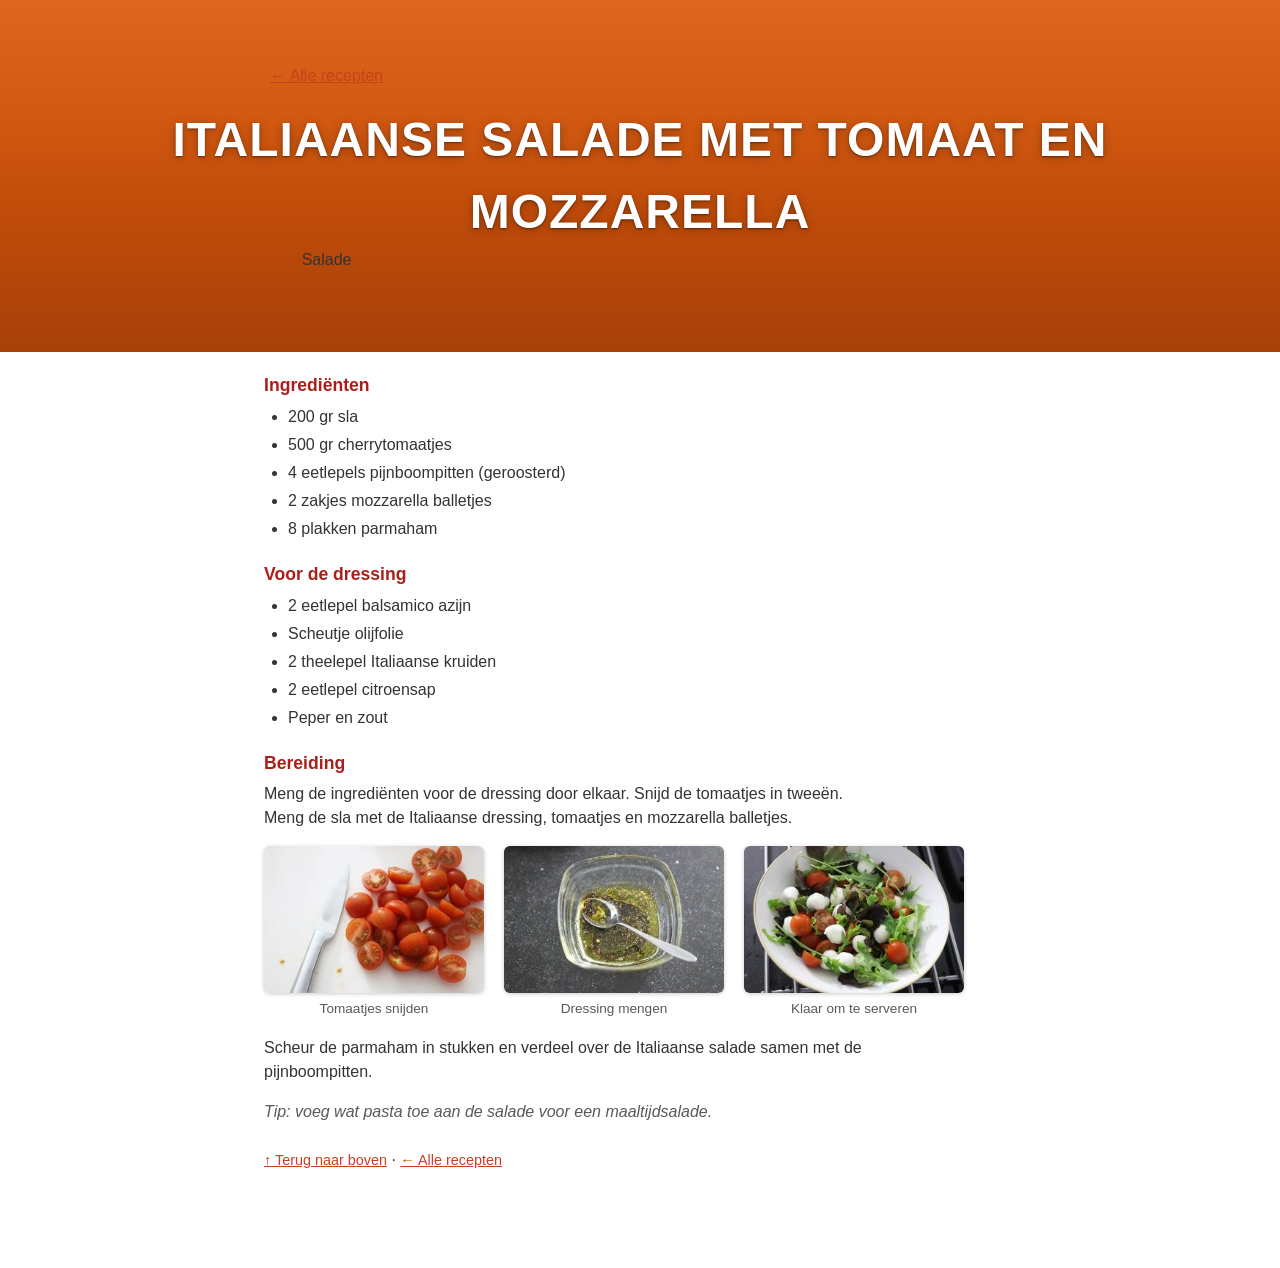
==== recipes/italiaanse-salade.html @ f6184287 "Oct 16, 2026, 9:47 AM" ====
<!DOCTYPE html>
<html lang="nl">
<head>
<meta charset="UTF-8">
<meta name="viewport" content="width=device-width, initial-scale=1.0">
<title>Italiaanse salade met tomaat en mozzarella · Recepten</title>
<meta name="description" content="Recept voor Italiaanse salade met sla, cherrytomaatjes, mozzarella en parmaham.">
<link rel="icon" href="data:image/svg+xml,<svg xmlns=%22http://www.w3.org/2000/svg%22 viewBox=%220 0 100 100%22><text y=%22.9em%22 font-size=%2290%22>%F0%9F%8D%BD%EF%B8%8F</text></svg>">
<link rel="stylesheet" href="../styles.css">
</head>
<body>

<a class="skip-link" href="#main-content">Direct naar recept</a>

<header class="hero hero-recipe" id="top">
  <p class="breadcrumb"><a href="../index.html">← Alle recepten</a></p>
  <h1>Italiaanse salade met tomaat en mozzarella</h1>
  <p class="category-badge">Salade</p>
</header>

<main id="main-content">

  <article id="italiaanse-salade">

    <h3 class="label-heading">Ingrediënten</h3>
    <ul>
      <li>200 gr sla</li>
      <li>500 gr cherrytomaatjes</li>
      <li>4 eetlepels pijnboompitten (geroosterd)</li>
      <li>2 zakjes mozzarella balletjes</li>
      <li>8 plakken parmaham</li>
    </ul>

    <h3 class="label-heading">Voor de dressing</h3>
    <ul>
      <li>2 eetlepel balsamico azijn</li>
      <li>Scheutje olijfolie</li>
      <li>2 theelepel Italiaanse kruiden</li>
      <li>2 eetlepel citroensap</li>
      <li>Peper en zout</li>
    </ul>

    <h3 class="label-heading">Bereiding</h3>
    <p>Meng de ingrediënten voor de dressing door elkaar. Snijd de tomaatjes in tweeën. Meng de sla met de Italiaanse dressing, tomaatjes en mozzarella balletjes.</p>

    <div class="gallery">
      <figure>
        <img src="../files/image002.jpg" width="300" height="200" loading="lazy" alt="Cherrytomaatjes in partjes gesneden">
        <figcaption>Tomaatjes snijden</figcaption>
      </figure>
      <figure>
        <img src="../files/image004.jpg" width="300" height="200" loading="lazy" alt="Dressing van balsamico azijn en olijfolie">
        <figcaption>Dressing mengen</figcaption>
      </figure>
      <figure>
        <img src="../files/image006.jpg" width="300" height="200" loading="lazy" alt="Afgewerkte Italiaanse salade met mozzarella in een kom">
        <figcaption>Klaar om te serveren</figcaption>
      </figure>
    </div>

    <p>Scheur de parmaham in stukken en verdeel over de Italiaanse salade samen met de pijnboompitten.</p>

    <p class="tip">Tip: voeg wat pasta toe aan de salade voor een maaltijdsalade.</p>

    <p class="back-to-top"><a href="#top">↑ Terug naar boven</a> · <a href="../index.html">← Alle recepten</a></p>
  </article>

</main>

</body>
</html>
---- styles.css ----
/* Recepten - stylesheet
   Colors adapted from the original Word export with WCAG AA contrast
   fixes applied: link/visited-link colors darkened, hero gradient
   darkened so white title text stays readable at every point. */

:root {
  --font-main: "Century Gothic", Questrial, -apple-system, BlinkMacSystemFont,
    "Segoe UI", Roboto, "Helvetica Neue", Arial, sans-serif;
  --color-heading: #AB1E19;
  --color-text: #333333;
  --color-link: #C8401D;
  --color-link-visited: #A6460E;
  --color-muted: #595959;
  --max-width: 800px;
  --text-width: 68ch;
}

* {
  box-sizing: border-box;
}

html {
  scroll-behavior: smooth;
}

@media (prefers-reduced-motion: reduce) {
  html {
    scroll-behavior: auto;
  }
}

body {
  margin: 0;
  font-family: var(--font-main);
  font-size: 16px;
  line-height: 1.5;
  color: var(--color-text);
  background: #ffffff;
}

/* Skip link: hidden until focused, helps keyboard/screen-reader users */
.skip-link {
  position: absolute;
  left: -999px;
  top: 0;
  background: #ffffff;
  color: var(--color-heading);
  padding: 0.75rem 1rem;
  z-index: 10;
  border-radius: 0 0 6px 0;
}

.skip-link:focus {
  left: 0;
}

/* Hero banner (recreated with CSS instead of a baked-in cover image) */
.hero {
  background: linear-gradient(180deg, #dd6620 0%, #d35a12 30%, #c04c0a 60%, #a8400a 100%);
  padding: 4rem 1.5rem;
  text-align: center;
  scroll-margin-top: 1rem;
}

.hero h1 {
  margin: 0;
  color: #ffffff;
  font-size: 3rem;
  letter-spacing: 1px;
  text-transform: uppercase;
  text-shadow: 0 1px 2px rgba(0, 0, 0, 0.45), 0 2px 10px rgba(0, 0, 0, 0.25);
}

/* Table of contents */
.toc {
  max-width: var(--max-width);
  margin: 2rem auto;
  padding: 1.25rem 1.5rem;
  border: 1px solid #f0d9c9;
  border-radius: 8px;
  background: #fff8f3;
}

.toc h2 {
  color: var(--color-heading);
  font-size: 1.5rem;
  margin-top: 0;
  margin-bottom: 0.5rem;
}

.toc ul {
  list-style: none;
  margin: 0;
  padding-left: 0;
}

.toc li ul {
  padding-left: 1.25rem;
}

.toc li {
  margin-bottom: 0.25rem;
}

main {
  max-width: var(--max-width);
  margin: 0 auto;
  padding: 0 1.5rem 3rem;
}

article {
  margin-bottom: 3rem;
  padding-top: 2rem;
  border-top: 1px solid #eee2d8;
}

article:first-of-type {
  border-top: none;
  padding-top: 0;
}

h1, h2, h3, h4 {
  scroll-margin-top: 1rem;
}

.recipe-title {
  color: var(--color-heading);
  font-size: 2rem;
  margin-top: 0;
  margin-bottom: 0.5rem;
  font-weight: normal;
}

.recipe-part {
  color: var(--color-heading);
  font-size: 1.5rem;
  margin-top: 1.5rem;
  margin-bottom: 0.5rem;
  font-weight: normal;
}

.label-heading {
  color: var(--color-heading);
  font-size: 1.1rem;
  margin-top: 1.25rem;
  margin-bottom: 0.4rem;
  font-weight: bold;
}

ul, ol {
  margin: 0 0 1rem;
  padding-left: 1.5rem;
  max-width: var(--text-width);
}

li {
  margin-bottom: 0.25rem;
}

p {
  margin: 0 0 1rem;
  max-width: var(--text-width);
}

a {
  color: var(--color-link);
  text-decoration: underline;
}

a:visited {
  color: var(--color-link-visited);
}

.back-to-top {
  margin-top: 1.5rem;
  max-width: none;
}

.back-to-top a {
  font-size: 0.9rem;
}

.gallery {
  display: flex;
  flex-wrap: wrap;
  gap: 1.25rem;
  margin: 1rem 0;
  max-width: none;
}

.gallery figure {
  margin: 0;
  width: 220px;
  max-width: 100%;
}

.gallery img {
  display: block;
  max-width: 100%;
  height: auto;
  width: 100%;
  border-radius: 6px;
  box-shadow: 0 1px 4px rgba(0, 0, 0, 0.2);
}

.gallery figcaption {
  margin-top: 0.4rem;
  font-size: 0.85rem;
  color: var(--color-muted);
  text-align: center;
}

.tip {
  font-style: italic;
  color: var(--color-muted);
}

@media (max-width: 600px) {
  .hero {
    padding: 2.5rem 1rem;
  }

  .hero h1 {
    font-size: 2rem;
  }

  .gallery figure {
    width: 100%;
  }
}

/* Print: strip chrome/colors, keep ingredients and steps ink-friendly */
@media print {
  .skip-link,
  .hero,
  .toc,
  .back-to-top {
    display: none;
  }

  body {
    color: #000;
  }

  .recipe-title,
  .recipe-part,
  .label-heading {
    color: #000;
  }

  a {
    color: #000;
    text-decoration: none;
  }

  article {
    border-top: none;
    page-break-inside: avoid;
  }

  .gallery img {
    box-shadow: none;
  }
}
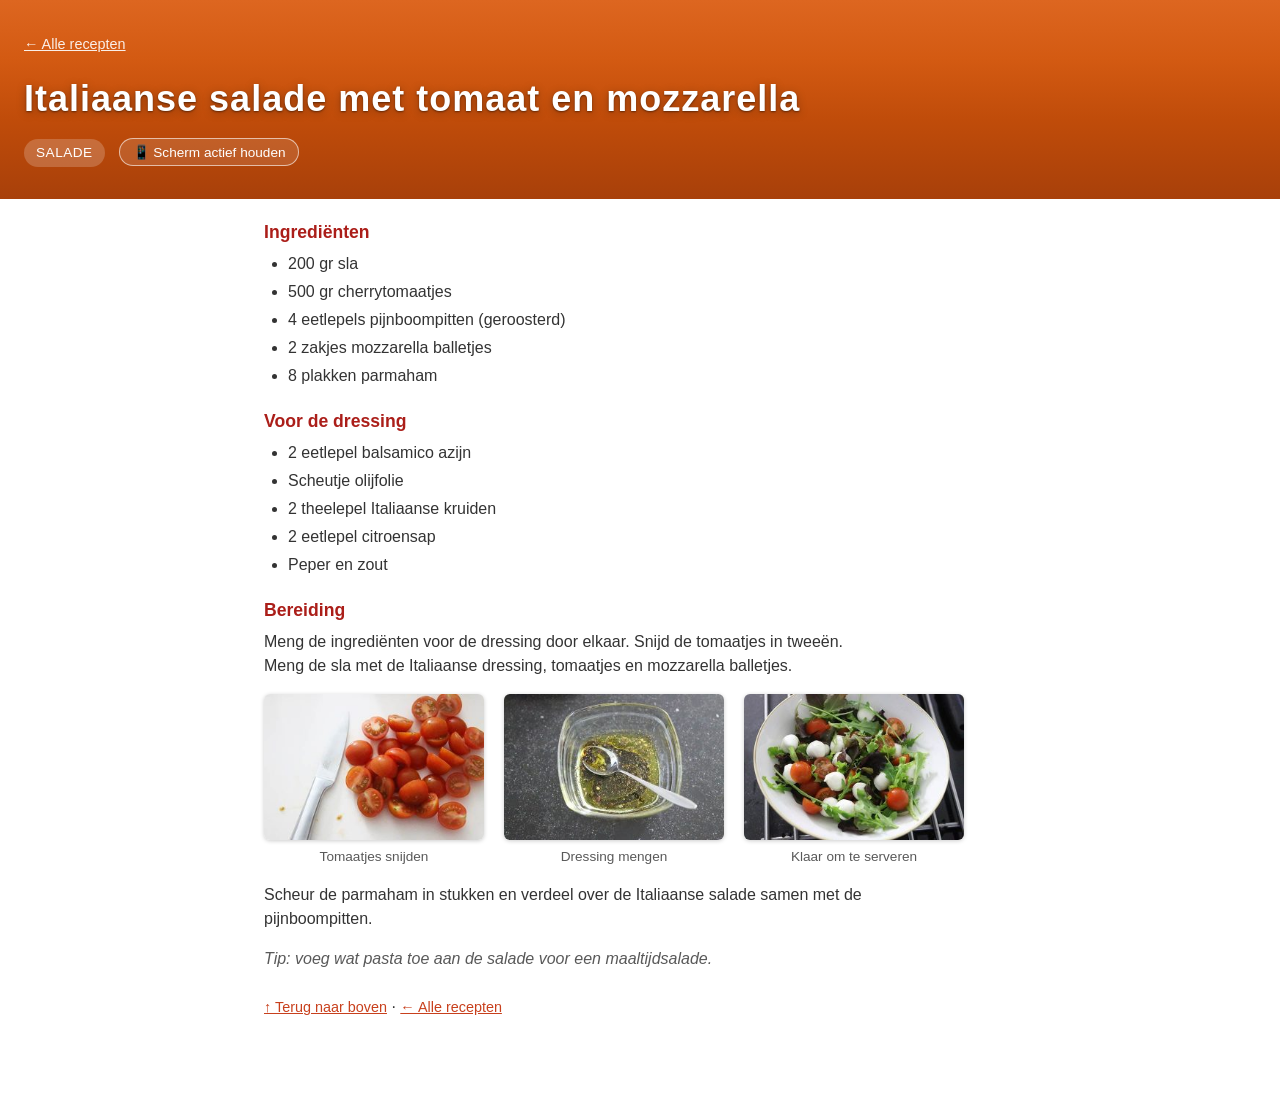
==== commit e86a3917: "Oct 16, 2026, 10:33 AM" ====
--- a/recipes/italiaanse-salade.html
+++ b/recipes/italiaanse-salade.html
@@ -16,6 +16,7 @@
   <p class="breadcrumb"><a href="../index.html">← Alle recepten</a></p>
   <h1>Italiaanse salade met tomaat en mozzarella</h1>
   <p class="category-badge">Salade</p>
+  <button type="button" class="wake-lock-toggle" data-wake-lock-toggle data-label-on="📱 Scherm blijft actief" aria-pressed="false" hidden>📱 Scherm actief houden</button>
 </header>
 
 <main id="main-content">
@@ -67,5 +68,6 @@
 
 </main>
 
+<script src="../wake-lock.js" defer></script>
 </body>
 </html>
--- a/styles.css
+++ b/styles.css
@@ -108,13 +108,15 @@
   padding: 0 1.5rem 3rem;
 }
 
-article {
+article,
+.category {
   margin-bottom: 3rem;
   padding-top: 2rem;
   border-top: 1px solid #eee2d8;
 }
 
-article:first-of-type {
+article:first-of-type,
+.category:first-of-type {
   border-top: none;
   padding-top: 0;
 }
@@ -145,6 +147,126 @@
   margin-top: 1.25rem;
   margin-bottom: 0.4rem;
   font-weight: bold;
+}
+
+/* Category sections on the home page */
+.category-title {
+  color: var(--color-heading);
+  font-size: 1.75rem;
+  margin-top: 0;
+  margin-bottom: 1rem;
+  font-weight: normal;
+}
+
+.recipe-grid {
+  display: grid;
+  grid-template-columns: repeat(auto-fill, minmax(220px, 1fr));
+  gap: 1.25rem;
+  list-style: none;
+  margin: 0;
+  padding: 0;
+  max-width: none;
+}
+
+.recipe-card {
+  margin: 0;
+}
+
+.recipe-card a {
+  display: flex;
+  flex-direction: column;
+  gap: 0.35rem;
+  height: 100%;
+  padding: 1.25rem;
+  border: 1px solid #f0d9c9;
+  border-radius: 8px;
+  background: #fff8f3;
+  text-decoration: none;
+  transition: box-shadow 0.15s ease, border-color 0.15s ease;
+}
+
+.recipe-card a:hover,
+.recipe-card a:focus {
+  border-color: var(--color-heading);
+  box-shadow: 0 2px 8px rgba(0, 0, 0, 0.1);
+}
+
+.recipe-card-title {
+  color: var(--color-heading);
+  font-size: 1.15rem;
+}
+
+.recipe-card-meta {
+  color: var(--color-muted);
+  font-size: 0.9rem;
+  text-decoration: none;
+}
+
+/* Recipe page header: breadcrumb back-link and meal-type badge */
+.hero-recipe {
+  text-align: left;
+  padding: 2rem 1.5rem;
+}
+
+.hero-recipe .breadcrumb {
+  margin: 0 0 1rem;
+  max-width: none;
+}
+
+.hero-recipe .breadcrumb a {
+  color: #ffffff;
+  font-size: 0.9rem;
+  opacity: 0.9;
+}
+
+.hero-recipe h1 {
+  text-transform: none;
+  font-size: 2.25rem;
+  text-align: left;
+}
+
+.category-badge {
+  display: inline-block;
+  margin: 0.75rem 0 0;
+  padding: 0.25rem 0.75rem;
+  border-radius: 999px;
+  background: rgba(255, 255, 255, 0.2);
+  color: #ffffff;
+  font-size: 0.85rem;
+  letter-spacing: 0.5px;
+  text-transform: uppercase;
+}
+
+/* Keep-awake toggle: hidden by default, revealed by wake-lock.js only
+   when the Screen Wake Lock API is actually supported. */
+.wake-lock-toggle {
+  display: inline-flex;
+  align-items: center;
+  margin: 0.75rem 0 0 0.6rem;
+  padding: 0.3rem 0.8rem;
+  border: 1px solid rgba(255, 255, 255, 0.6);
+  border-radius: 999px;
+  background: rgba(255, 255, 255, 0.12);
+  color: #ffffff;
+  font-family: inherit;
+  font-size: 0.85rem;
+  cursor: pointer;
+  transition: background 0.15s ease, color 0.15s ease;
+}
+
+.wake-lock-toggle:hover,
+.wake-lock-toggle:focus-visible {
+  background: rgba(255, 255, 255, 0.25);
+}
+
+.wake-lock-toggle[aria-pressed="true"] {
+  background: #ffffff;
+  color: var(--color-heading);
+  font-weight: bold;
+}
+
+.wake-lock-toggle[hidden] {
+  display: none;
 }
 
 ul, ol {
@@ -244,6 +366,7 @@
 
   .recipe-title,
   .recipe-part,
+  .category-title,
   .label-heading {
     color: #000;
   }
@@ -253,7 +376,8 @@
     text-decoration: none;
   }
 
-  article {
+  article,
+  .category {
     border-top: none;
     page-break-inside: avoid;
   }
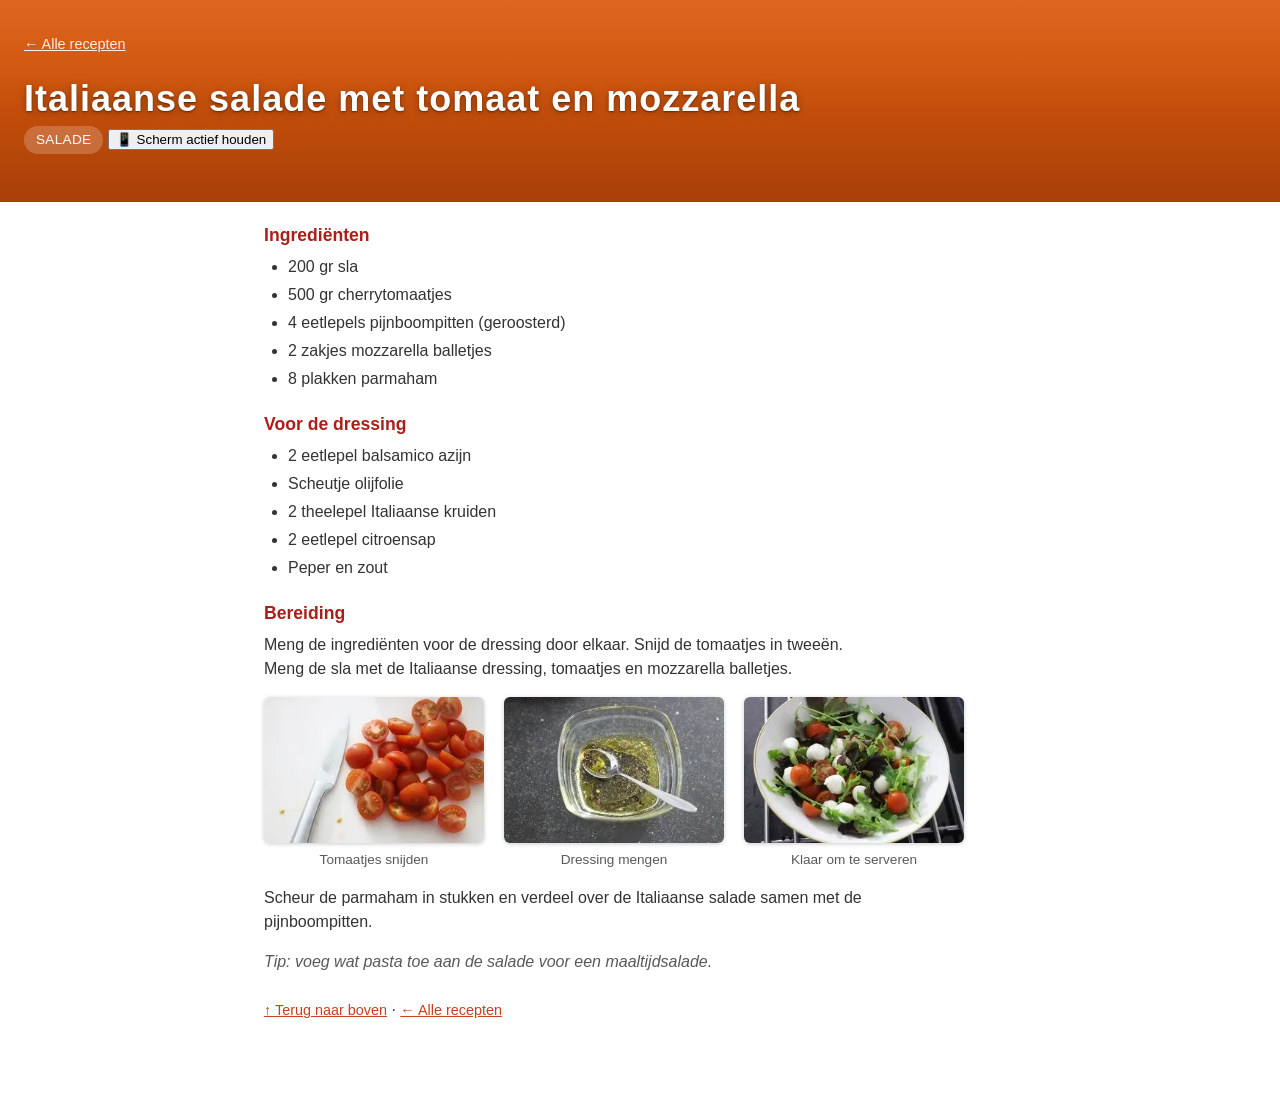
==== commit 16298065: "Oct 16, 2026, 10:45 AM" ====
--- a/recipes/italiaanse-salade.html
+++ b/recipes/italiaanse-salade.html
@@ -46,15 +46,24 @@
 
     <div class="gallery">
       <figure>
-        <img src="../files/image002.jpg" width="300" height="200" loading="lazy" alt="Cherrytomaatjes in partjes gesneden">
+        <picture>
+          <source srcset="../files/image002.webp" type="image/webp">
+          <img src="../files/image002.jpg" width="300" height="200" loading="lazy" alt="Cherrytomaatjes in partjes gesneden">
+        </picture>
         <figcaption>Tomaatjes snijden</figcaption>
       </figure>
       <figure>
-        <img src="../files/image004.jpg" width="300" height="200" loading="lazy" alt="Dressing van balsamico azijn en olijfolie">
+        <picture>
+          <source srcset="../files/image004.webp" type="image/webp">
+          <img src="../files/image004.jpg" width="300" height="200" loading="lazy" alt="Dressing van balsamico azijn en olijfolie">
+        </picture>
         <figcaption>Dressing mengen</figcaption>
       </figure>
       <figure>
-        <img src="../files/image006.jpg" width="300" height="200" loading="lazy" alt="Afgewerkte Italiaanse salade met mozzarella in een kom">
+        <picture>
+          <source srcset="../files/image006.webp" type="image/webp">
+          <img src="../files/image006.jpg" width="300" height="200" loading="lazy" alt="Afgewerkte Italiaanse salade met mozzarella in een kom">
+        </picture>
         <figcaption>Klaar om te serveren</figcaption>
       </figure>
     </div>
--- a/styles.css
+++ b/styles.css
@@ -225,24 +225,55 @@
   text-align: left;
 }
 
-.category-badge {
+.hero-badges {
+  display: flex;
+  flex-wrap: wrap;
+  align-items: center;
+  gap: 0.5rem;
+  margin-top: 0.75rem;
+}
+
+.category-badge,
+.tag-badge {
   display: inline-block;
-  margin: 0.75rem 0 0;
   padding: 0.25rem 0.75rem;
   border-radius: 999px;
+  font-size: 0.85rem;
+  letter-spacing: 0.3px;
+}
+
+.category-badge {
   background: rgba(255, 255, 255, 0.2);
   color: #ffffff;
-  font-size: 0.85rem;
-  letter-spacing: 0.5px;
   text-transform: uppercase;
 }
 
-/* Keep-awake toggle: hidden by default, revealed by wake-lock.js only
-   when the Screen Wake Lock API is actually supported. */
-.wake-lock-toggle {
+.tag-badge {
+  background: transparent;
+  border: 1px solid rgba(255, 255, 255, 0.5);
+  color: #ffffff;
+}
+
+.recipe-meta {
+  margin: 0.6rem 0 0;
+  color: #ffffff;
+  opacity: 0.9;
+  font-size: 0.95rem;
+  max-width: none;
+}
+
+.hero-actions {
+  display: flex;
+  flex-wrap: wrap;
+  gap: 0.5rem;
+  margin-top: 0.9rem;
+}
+
+/* Shared pill-button look for the keep-awake and print actions */
+.hero-button {
   display: inline-flex;
   align-items: center;
-  margin: 0.75rem 0 0 0.6rem;
+  gap: 0.35rem;
   padding: 0.3rem 0.8rem;
   border: 1px solid rgba(255, 255, 255, 0.6);
   border-radius: 999px;
@@ -254,11 +285,13 @@
   transition: background 0.15s ease, color 0.15s ease;
 }
 
-.wake-lock-toggle:hover,
-.wake-lock-toggle:focus-visible {
+.hero-button:hover,
+.hero-button:focus-visible {
   background: rgba(255, 255, 255, 0.25);
 }
 
+/* Keep-awake toggle: hidden by default, revealed by wake-lock.js only
+   when the Screen Wake Lock API is actually supported. */
 .wake-lock-toggle[aria-pressed="true"] {
   background: #ffffff;
   color: var(--color-heading);
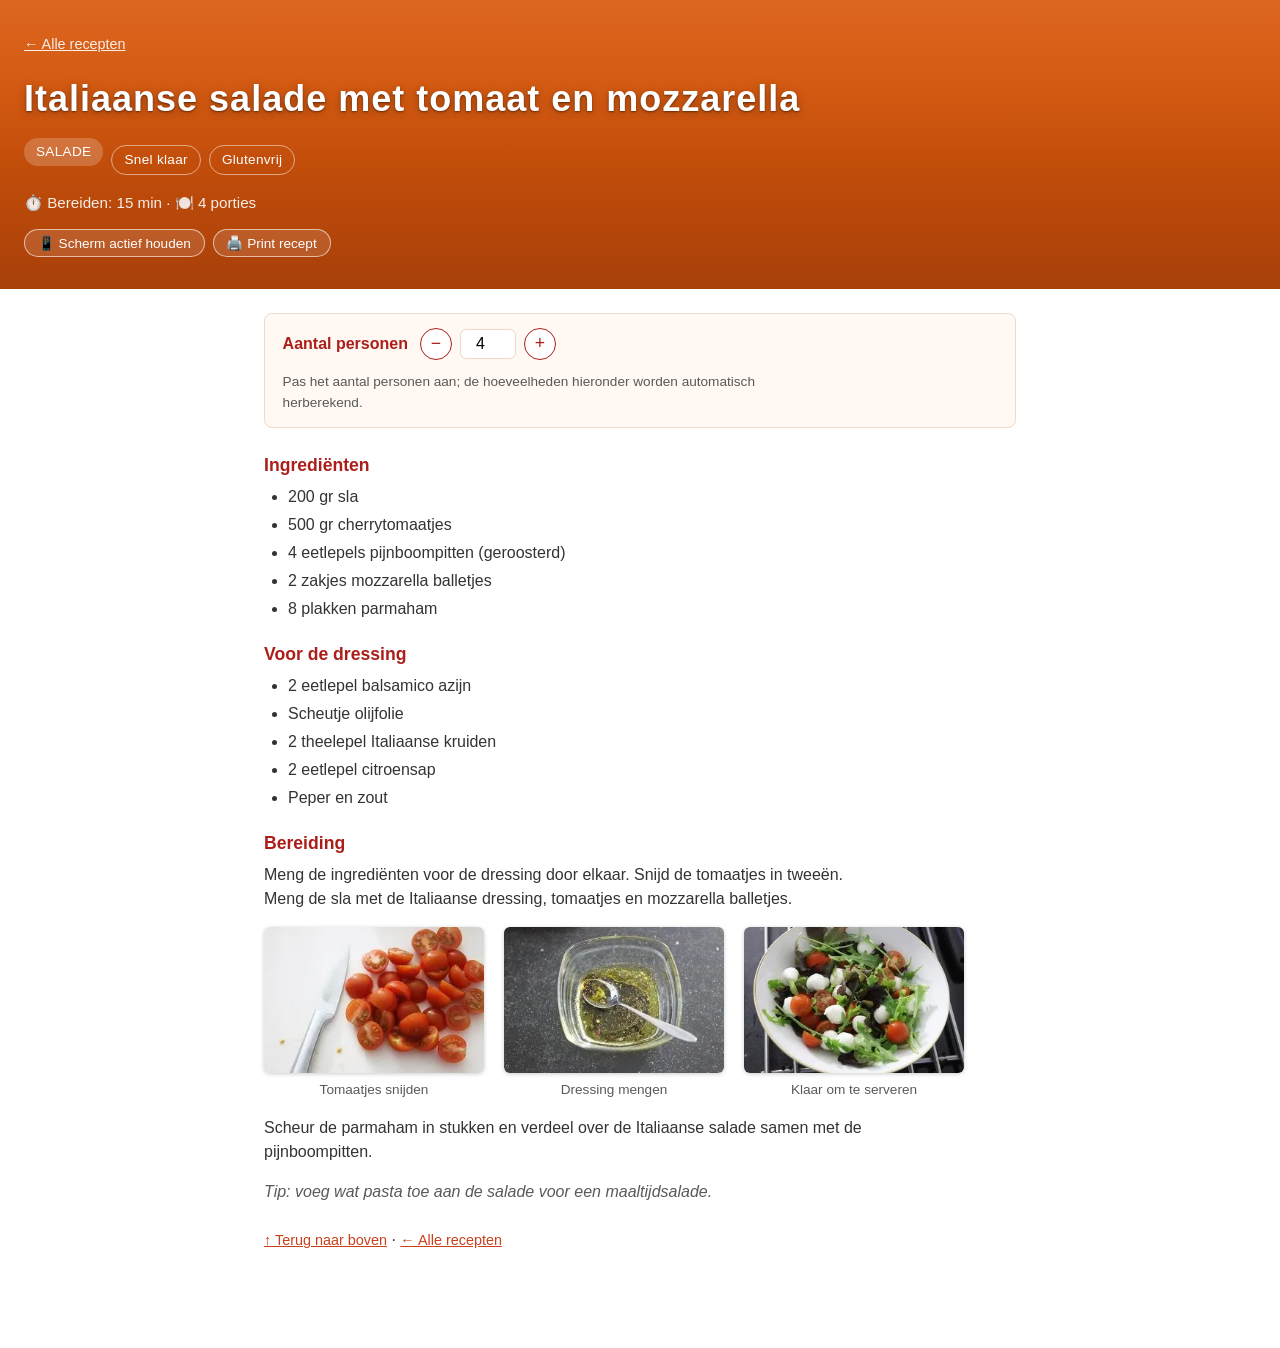
==== commit 0df3b21f: "Oct 16, 2026, 10:49 AM" ====
--- a/recipes/italiaanse-salade.html
+++ b/recipes/italiaanse-salade.html
@@ -4,8 +4,16 @@
 <meta charset="UTF-8">
 <meta name="viewport" content="width=device-width, initial-scale=1.0">
 <title>Italiaanse salade met tomaat en mozzarella · Recepten</title>
-<meta name="description" content="Recept voor Italiaanse salade met sla, cherrytomaatjes, mozzarella en parmaham.">
+<meta name="description" content="Recept voor Italiaanse salade met sla, cherrytomaatjes, mozzarella en parmaham. Klaar in 15 min · 4 porties.">
+<meta property="og:type" content="article">
+<meta property="og:title" content="Italiaanse salade met tomaat en mozzarella · Recepten">
+<meta property="og:description" content="Sla, cherrytomaatjes, mozzarella en parmaham met balsamicodressing. Klaar in 15 min · 4 porties.">
+<meta property="og:image" content="https://mstam13.github.io/Recepten/files/image006.jpg">
+<meta property="og:url" content="https://mstam13.github.io/Recepten/recipes/italiaanse-salade.html">
+<meta name="twitter:card" content="summary_large_image">
 <link rel="icon" href="data:image/svg+xml,<svg xmlns=%22http://www.w3.org/2000/svg%22 viewBox=%220 0 100 100%22><text y=%22.9em%22 font-size=%2290%22>%F0%9F%8D%BD%EF%B8%8F</text></svg>">
+<link rel="manifest" href="../manifest.webmanifest">
+<meta name="theme-color" content="#c04c0a">
 <link rel="stylesheet" href="../styles.css">
 </head>
 <body>
@@ -15,29 +23,47 @@
 <header class="hero hero-recipe" id="top">
   <p class="breadcrumb"><a href="../index.html">← Alle recepten</a></p>
   <h1>Italiaanse salade met tomaat en mozzarella</h1>
-  <p class="category-badge">Salade</p>
-  <button type="button" class="wake-lock-toggle" data-wake-lock-toggle data-label-on="📱 Scherm blijft actief" aria-pressed="false" hidden>📱 Scherm actief houden</button>
+  <div class="hero-badges">
+    <p class="category-badge">Salade</p>
+    <span class="tag-badge">Snel klaar</span>
+    <span class="tag-badge">Glutenvrij</span>
+  </div>
+  <p class="recipe-meta">⏱️ Bereiden: 15 min · 🍽️ 4 porties</p>
+  <div class="hero-actions">
+    <button type="button" class="hero-button wake-lock-toggle" data-wake-lock-toggle data-label-on="📱 Scherm blijft actief" aria-pressed="false" hidden>📱 Scherm actief houden</button>
+    <button type="button" class="hero-button print-button" data-print-button>🖨️ Print recept</button>
+  </div>
 </header>
 
 <main id="main-content">
 
   <article id="italiaanse-salade">
 
+    <div class="servings-control" data-servings-control data-base-servings="4">
+      <label for="servings-input">Aantal personen</label>
+      <div class="servings-stepper">
+        <button type="button" data-servings-decrease aria-label="Minder personen">−</button>
+        <input type="number" id="servings-input" min="1" max="99" value="4" data-servings-input inputmode="numeric">
+        <button type="button" data-servings-increase aria-label="Meer personen">+</button>
+      </div>
+      <p class="servings-hint">Pas het aantal personen aan; de hoeveelheden hieronder worden automatisch herberekend.</p>
+    </div>
+
     <h3 class="label-heading">Ingrediënten</h3>
     <ul>
-      <li>200 gr sla</li>
-      <li>500 gr cherrytomaatjes</li>
-      <li>4 eetlepels pijnboompitten (geroosterd)</li>
-      <li>2 zakjes mozzarella balletjes</li>
-      <li>8 plakken parmaham</li>
+      <li><span data-amt="200">200</span> gr sla</li>
+      <li><span data-amt="500">500</span> gr cherrytomaatjes</li>
+      <li><span data-amt="4">4</span> eetlepels pijnboompitten (geroosterd)</li>
+      <li><span data-amt="2">2</span> zakjes mozzarella balletjes</li>
+      <li><span data-amt="8">8</span> plakken parmaham</li>
     </ul>
 
     <h3 class="label-heading">Voor de dressing</h3>
     <ul>
-      <li>2 eetlepel balsamico azijn</li>
+      <li><span data-amt="2">2</span> eetlepel balsamico azijn</li>
       <li>Scheutje olijfolie</li>
-      <li>2 theelepel Italiaanse kruiden</li>
-      <li>2 eetlepel citroensap</li>
+      <li><span data-amt="2">2</span> theelepel Italiaanse kruiden</li>
+      <li><span data-amt="2">2</span> eetlepel citroensap</li>
       <li>Peper en zout</li>
     </ul>
 
@@ -77,6 +103,42 @@
 
 </main>
 
+<script type="application/ld+json">
+{
+  "@context": "https://schema.org/",
+  "@type": "Recipe",
+  "name": "Italiaanse salade met tomaat en mozzarella",
+  "image": ["https://mstam13.github.io/Recepten/files/image006.jpg"],
+  "description": "Sla, cherrytomaatjes, mozzarella en parmaham met balsamicodressing.",
+  "recipeCategory": "Salade",
+  "recipeCuisine": "Italiaans",
+  "keywords": "salade, mozzarella, tomaat, parmaham, glutenvrij",
+  "prepTime": "PT15M",
+  "totalTime": "PT15M",
+  "recipeYield": "4 porties",
+  "recipeIngredient": [
+    "200 gr sla",
+    "500 gr cherrytomaatjes",
+    "4 eetlepels pijnboompitten (geroosterd)",
+    "2 zakjes mozzarella balletjes",
+    "8 plakken parmaham",
+    "2 eetlepel balsamico azijn",
+    "Scheutje olijfolie",
+    "2 theelepel Italiaanse kruiden",
+    "2 eetlepel citroensap",
+    "Peper en zout"
+  ],
+  "recipeInstructions": [
+    { "@type": "HowToStep", "text": "Meng de ingrediënten voor de dressing door elkaar." },
+    { "@type": "HowToStep", "text": "Snijd de tomaatjes in tweeën." },
+    { "@type": "HowToStep", "text": "Meng de sla met de Italiaanse dressing, tomaatjes en mozzarella balletjes." },
+    { "@type": "HowToStep", "text": "Scheur de parmaham in stukken en verdeel over de salade samen met de pijnboompitten." }
+  ]
+}
+</script>
+
 <script src="../wake-lock.js" defer></script>
+<script src="../recipe-interactions.js" defer></script>
+<script src="../pwa-register.js" defer></script>
 </body>
 </html>
--- a/styles.css
+++ b/styles.css
@@ -302,6 +302,66 @@
   display: none;
 }
 
+/* Servings/yield scaler shown above the ingredient lists */
+.servings-control {
+  display: flex;
+  flex-wrap: wrap;
+  align-items: center;
+  gap: 0.75rem;
+  margin: 1.5rem 0;
+  padding: 0.9rem 1.1rem;
+  border: 1px solid #f0d9c9;
+  border-radius: 8px;
+  background: #fff8f3;
+  max-width: none;
+}
+
+.servings-control label {
+  font-weight: bold;
+  color: var(--color-heading);
+}
+
+.servings-stepper {
+  display: inline-flex;
+  align-items: center;
+  gap: 0.5rem;
+}
+
+.servings-stepper button {
+  width: 2rem;
+  height: 2rem;
+  border-radius: 999px;
+  border: 1px solid var(--color-heading);
+  background: #ffffff;
+  color: var(--color-heading);
+  font-size: 1.1rem;
+  line-height: 1;
+  cursor: pointer;
+}
+
+.servings-stepper button:hover,
+.servings-stepper button:focus-visible {
+  background: var(--color-heading);
+  color: #ffffff;
+}
+
+.servings-stepper input {
+  width: 3.5rem;
+  text-align: center;
+  padding: 0.3rem;
+  border: 1px solid #f0d9c9;
+  border-radius: 6px;
+  font-family: inherit;
+  font-size: 1rem;
+}
+
+.servings-hint {
+  margin: 0;
+  flex-basis: 100%;
+  font-size: 0.85rem;
+  color: var(--color-muted);
+}
+
 ul, ol {
   margin: 0 0 1rem;
   padding-left: 1.5rem;
@@ -389,7 +449,8 @@
   .skip-link,
   .hero,
   .toc,
-  .back-to-top {
+  .back-to-top,
+  .servings-control {
     display: none;
   }
 
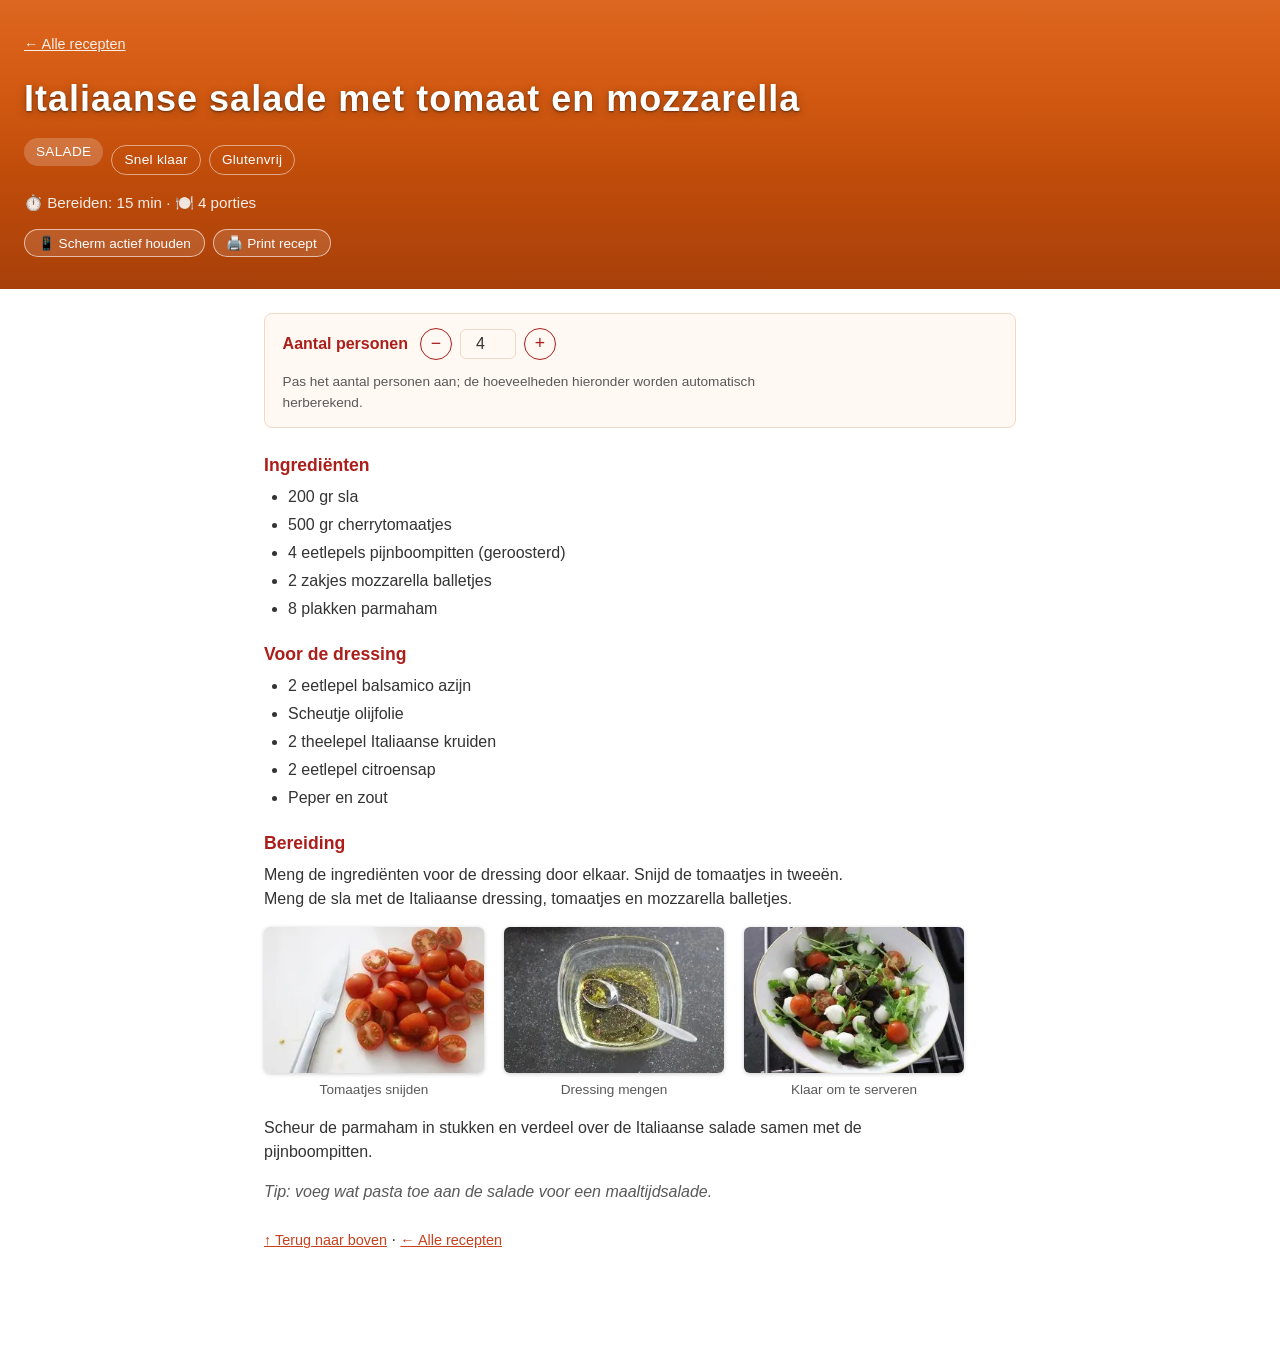
==== commit 18e834f3: "Oct 16, 2026, 10:54 AM" ====
--- a/recipes/italiaanse-salade.html
+++ b/recipes/italiaanse-salade.html
@@ -12,6 +12,8 @@
 <meta property="og:url" content="https://mstam13.github.io/Recepten/recipes/italiaanse-salade.html">
 <meta name="twitter:card" content="summary_large_image">
 <link rel="icon" href="data:image/svg+xml,<svg xmlns=%22http://www.w3.org/2000/svg%22 viewBox=%220 0 100 100%22><text y=%22.9em%22 font-size=%2290%22>%F0%9F%8D%BD%EF%B8%8F</text></svg>">
+<link rel="icon" type="image/png" sizes="192x192" href="../icons/icon-192.png">
+<link rel="apple-touch-icon" href="../icons/apple-touch-icon.png">
 <link rel="manifest" href="../manifest.webmanifest">
 <meta name="theme-color" content="#c04c0a">
 <link rel="stylesheet" href="../styles.css">
--- a/styles.css
+++ b/styles.css
@@ -7,12 +7,35 @@
   --font-main: "Century Gothic", Questrial, -apple-system, BlinkMacSystemFont,
     "Segoe UI", Roboto, "Helvetica Neue", Arial, sans-serif;
   --color-heading: #AB1E19;
+  --color-heading-hover: #8a1813;
   --color-text: #333333;
   --color-link: #C8401D;
   --color-link-visited: #A6460E;
   --color-muted: #595959;
+  --color-bg: #ffffff;
+  --color-surface: #fff8f3;
+  --color-border: #f0d9c9;
+  --color-border-soft: #eee2d8;
   --max-width: 800px;
   --text-width: 68ch;
+}
+
+/* Dark mode: follows the OS/browser preference, no toggle needed.
+   Hero banners keep their orange gradient with white text in both
+   modes; only neutral page/card colors are swapped here. */
+@media (prefers-color-scheme: dark) {
+  :root {
+    --color-heading: #ff8a73;
+    --color-heading-hover: #ffa28f;
+    --color-text: #eae1db;
+    --color-link: #ffab76;
+    --color-link-visited: #e8a27a;
+    --color-muted: #bfb3a9;
+    --color-bg: #1b1310;
+    --color-surface: #2a1f1a;
+    --color-border: #4a3a30;
+    --color-border-soft: #3a2d26;
+  }
 }
 
 * {
@@ -35,7 +58,7 @@
   font-size: 16px;
   line-height: 1.5;
   color: var(--color-text);
-  background: #ffffff;
+  background: var(--color-bg);
 }
 
 /* Skip link: hidden until focused, helps keyboard/screen-reader users */
@@ -43,7 +66,7 @@
   position: absolute;
   left: -999px;
   top: 0;
-  background: #ffffff;
+  background: var(--color-surface);
   color: var(--color-heading);
   padding: 0.75rem 1rem;
   z-index: 10;
@@ -76,9 +99,9 @@
   max-width: var(--max-width);
   margin: 2rem auto;
   padding: 1.25rem 1.5rem;
-  border: 1px solid #f0d9c9;
+  border: 1px solid var(--color-border);
   border-radius: 8px;
-  background: #fff8f3;
+  background: var(--color-surface);
 }
 
 .toc h2 {
@@ -112,7 +135,7 @@
 .category {
   margin-bottom: 3rem;
   padding-top: 2rem;
-  border-top: 1px solid #eee2d8;
+  border-top: 1px solid var(--color-border-soft);
 }
 
 article:first-of-type,
@@ -175,12 +198,11 @@
 .recipe-card a {
   display: flex;
   flex-direction: column;
-  gap: 0.35rem;
   height: 100%;
-  padding: 1.25rem;
-  border: 1px solid #f0d9c9;
+  border: 1px solid var(--color-border);
   border-radius: 8px;
-  background: #fff8f3;
+  background: var(--color-surface);
+  overflow: hidden;
   text-decoration: none;
   transition: box-shadow 0.15s ease, border-color 0.15s ease;
 }
@@ -191,6 +213,27 @@
   box-shadow: 0 2px 8px rgba(0, 0, 0, 0.1);
 }
 
+.recipe-card-thumb {
+  display: block;
+  aspect-ratio: 16 / 9;
+  background: var(--color-border);
+}
+
+.recipe-card-thumb img {
+  display: block;
+  width: 100%;
+  height: 100%;
+  object-fit: cover;
+}
+
+.recipe-card-body {
+  display: flex;
+  flex-direction: column;
+  gap: 0.35rem;
+  padding: 1rem 1.25rem 1.25rem;
+  flex: 1;
+}
+
 .recipe-card-title {
   color: var(--color-heading);
   font-size: 1.15rem;
@@ -200,6 +243,113 @@
   color: var(--color-muted);
   font-size: 0.9rem;
   text-decoration: none;
+}
+
+.recipe-card-time {
+  margin-top: auto;
+  padding-top: 0.4rem;
+  color: var(--color-muted);
+  font-size: 0.85rem;
+}
+
+/* Home page search box, random-recipe button and tag filter chips */
+.visually-hidden {
+  position: absolute;
+  width: 1px;
+  height: 1px;
+  padding: 0;
+  margin: -1px;
+  overflow: hidden;
+  clip: rect(0, 0, 0, 0);
+  white-space: nowrap;
+  border: 0;
+}
+
+.filters {
+  max-width: var(--max-width);
+  margin: 0 auto 1.5rem;
+  padding: 0 1.5rem;
+}
+
+.filters-row {
+  display: flex;
+  flex-wrap: wrap;
+  gap: 0.75rem;
+  align-items: center;
+  margin-bottom: 0.75rem;
+}
+
+#recipe-search {
+  flex: 1 1 220px;
+  padding: 0.55rem 0.9rem;
+  border: 1px solid var(--color-border);
+  border-radius: 999px;
+  background: var(--color-surface);
+  font-family: inherit;
+  font-size: 1rem;
+  color: var(--color-text);
+}
+
+.button-primary {
+  display: inline-flex;
+  align-items: center;
+  gap: 0.4rem;
+  padding: 0.55rem 1.1rem;
+  border: none;
+  border-radius: 999px;
+  background: var(--color-heading);
+  color: #ffffff;
+  font-family: inherit;
+  font-size: 0.95rem;
+  cursor: pointer;
+  white-space: nowrap;
+  transition: background 0.15s ease;
+}
+
+.button-primary:hover,
+.button-primary:focus-visible {
+  background: var(--color-heading-hover);
+}
+
+.filter-chips {
+  display: flex;
+  flex-wrap: wrap;
+  gap: 0.5rem;
+}
+
+.filter-chip {
+  padding: 0.35rem 0.85rem;
+  border: 1px solid var(--color-border);
+  border-radius: 999px;
+  background: var(--color-surface);
+  color: var(--color-text);
+  font-family: inherit;
+  font-size: 0.85rem;
+  cursor: pointer;
+  transition: background 0.15s ease, border-color 0.15s ease, color 0.15s ease;
+}
+
+.filter-chip:hover,
+.filter-chip:focus-visible {
+  border-color: var(--color-heading);
+}
+
+.filter-chip[aria-pressed="true"] {
+  background: var(--color-heading);
+  border-color: var(--color-heading);
+  color: #ffffff;
+}
+
+.filter-chip-reset {
+  background: transparent;
+  border-style: dashed;
+}
+
+#no-results-message {
+  max-width: var(--max-width);
+  margin: 0 auto 2rem;
+  padding: 0 1.5rem;
+  color: var(--color-muted);
 }
 
 /* Recipe page header: breadcrumb back-link and meal-type badge */
@@ -310,9 +460,9 @@
   gap: 0.75rem;
   margin: 1.5rem 0;
   padding: 0.9rem 1.1rem;
-  border: 1px solid #f0d9c9;
+  border: 1px solid var(--color-border);
   border-radius: 8px;
-  background: #fff8f3;
+  background: var(--color-surface);
   max-width: none;
 }
 
@@ -332,7 +482,7 @@
   height: 2rem;
   border-radius: 999px;
   border: 1px solid var(--color-heading);
-  background: #ffffff;
+  background: var(--color-surface);
   color: var(--color-heading);
   font-size: 1.1rem;
   line-height: 1;
@@ -349,8 +499,10 @@
   width: 3.5rem;
   text-align: center;
   padding: 0.3rem;
-  border: 1px solid #f0d9c9;
+  border: 1px solid var(--color-border);
   border-radius: 6px;
+  background: var(--color-surface);
+  color: var(--color-text);
   font-family: inherit;
   font-size: 1rem;
 }
@@ -450,7 +602,9 @@
   .hero,
   .toc,
   .back-to-top,
-  .servings-control {
+  .servings-control,
+  .filters,
+  #no-results-message {
     display: none;
   }
 
